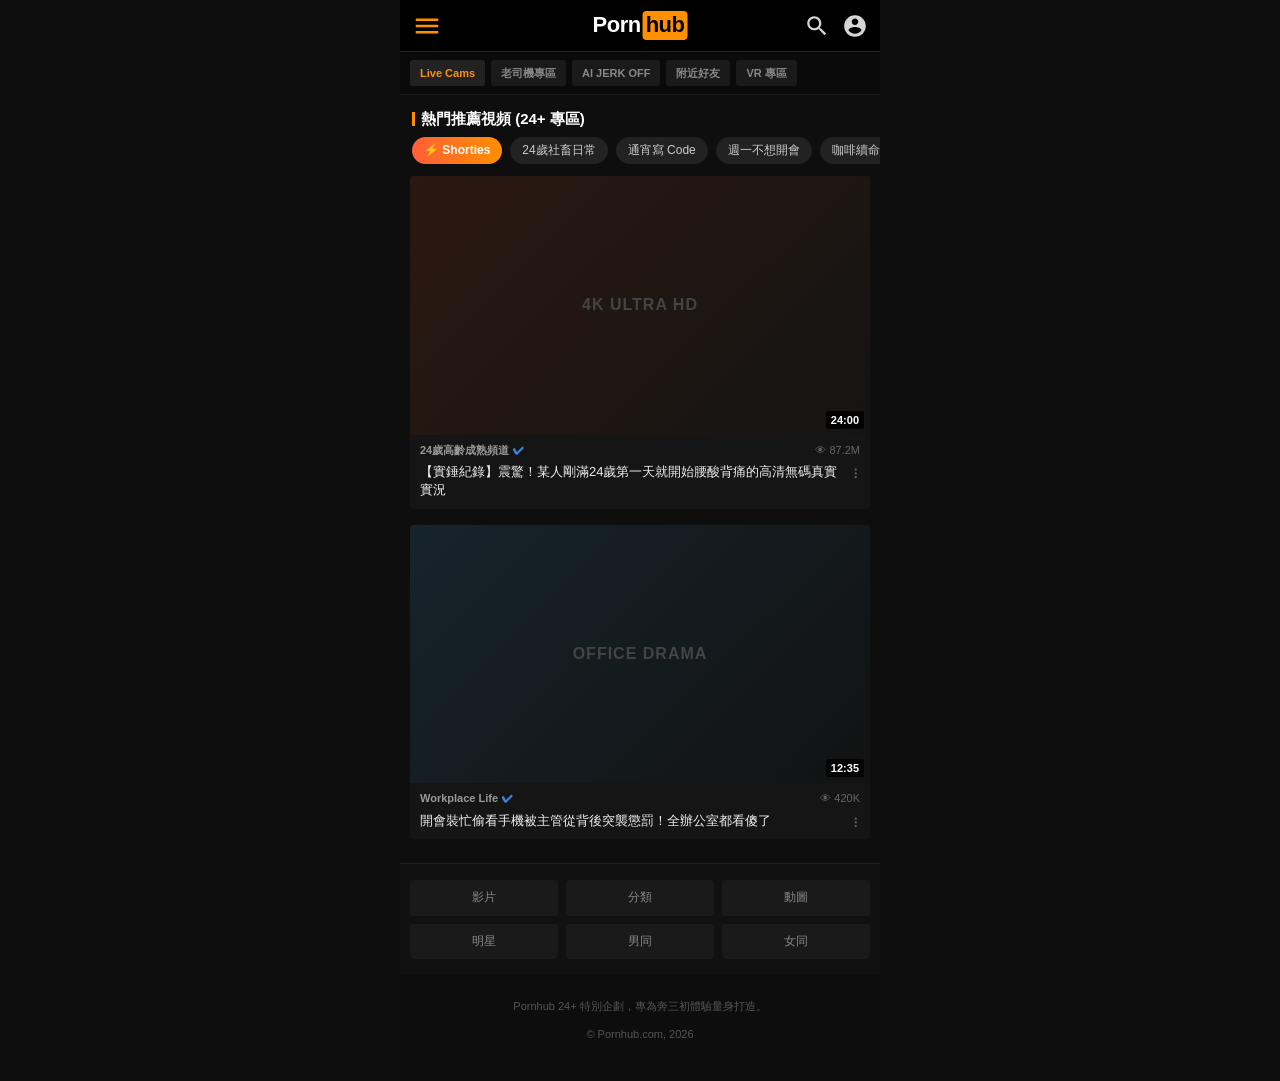
==== home-24plus.html @ 10936096 "." ====
<!DOCTYPE html>
<html lang="zh-TW">
<head>
  <meta charset="UTF-8">
  <meta name="viewport" content="width=device-width, initial-scale=1.0, maximum-scale=1.0, user-scalable=no, viewport-fit=cover">
  <title>Pornhub - 24+ Exclusive</title>
  <link rel="stylesheet" href="style.css">
</head>
<body>

  <!-- 頂部導覽列 -->
<!-- 頂部導覽列 -->
  <header id="mobileHeader" style="height: 52px; background: #000000; border-bottom: 1px solid #222; display: flex; align-items: center; justify-content: space-between; padding: 0 12px; position: sticky; top: 0; z-index: 100;">
    
    <!-- 左側：橘色三槓按鈕 -->
    <button style="background: transparent; border: none; color: #ff9000; display: flex; align-items: center; justify-content: center; cursor: pointer;" type="button">
      <svg viewBox="0 0 24 24" style="width: 30px; height: 30px; fill: currentColor;"><path d="M3 18h18v-2H3v2zm0-5h18v-2H3v2zm0-7v2h18V6H3z"/></svg>
    </button>

    <!-- 中間：置中 Logo -->
    <a href="javascript:void(0)" class="ph-logo" style="position: absolute; left: 50%; transform: translateX(-50%); display: flex; align-items: center; font-weight: 700; font-size: 22px; text-decoration: none;">
      <span style="color: #ffffff;">Porn</span><span style="background: #ff9000; color: #000000; padding: 0px 3px; border-radius: 4px; margin-left: 2px;">hub</span>
    </a>

    <!-- 右側：搜尋與頭像按鈕 -->
    <div style="display: flex; align-items: center; gap: 12px;">
      <button style="background: transparent; border: none; color: #d6d6d6; display: flex; align-items: center; justify-content: center; cursor: pointer;" type="button">
        <svg viewBox="0 0 24 24" style="width: 26px; height: 26px; fill: currentColor;"><path d="M15.5 14h-.79l-.28-.27C15.41 12.59 16 11.11 16 9.5 16 5.91 13.09 3 9.5 3S3 5.91 3 9.5 5.91 16 9.5 16c1.61 0 3.09-.59 4.23-1.57l.27.28v.79l5 4.99L20.49 19l-4.99-5zm-6 0C7.01 14 5 11.99 5 9.5S7.01 5 9.5 5 14 7.01 14 9.5 11.99 14 9.5 14z"/></svg>
      </button>
      <button style="background: transparent; border: none; color: #d6d6d6; display: flex; align-items: center; justify-content: center; cursor: pointer;" type="button">
        <svg viewBox="0 0 24 24" style="width: 26px; height: 26px; fill: currentColor;"><path d="M12 2C6.48 2 2 6.48 2 12s4.48 10 10 10 10-4.48 10-10S17.52 2 12 2zm0 3c1.66 0 3 1.34 3 3s-1.34 3-3 3-3-1.34-3-3 1.34-3 3-3zm0 14.2c-2.5 0-4.71-1.28-6-3.22.03-1.99 4-3.08 6-3.08 1.99 0 5.97 1.09 6 3.08-1.29 1.94-3.5 3.22-6 3.22z"/></svg>
      </button>
    </div>

  </header>

  <!-- 頂部次選單 -->
  <div class="bottomNav">
    <a href="javascript:void(0)" class="active">Live Cams</a>
    <a href="javascript:void(0)">老司機專區</a>
    <a href="javascript:void(0)">AI JERK OFF</a>
    <a href="javascript:void(0)">附近好友</a>
    <a href="javascript:void(0)">VR 專區</a>
  </div>

  <!-- 熱門標籤膠囊 -->
  <div class="sectionTitle">熱門推薦視頻 (24+ 專區)</div>
  <div class="trendingPills">
    <span class="pill shorties">⚡ Shorties</span>
    <span class="pill">24歲社畜日常</span>
    <span class="pill">通宵寫 Code</span>
    <span class="pill">週一不想開會</span>
    <span class="pill">咖啡續命</span>
  </div>

  <!-- 影片列表 -->
  <ul class="videoList">

    <!-- 影片 1（給 24 歲朋友的主打惡搞卡片） -->
    <li class="videoWrapper">
      <div class="singleVideo">
        <div class="fake-thumb" style="background: linear-gradient(135deg, #2b1810, #141414);">
          4K ULTRA HD
        </div>
        <span class="duration">24:00</span>
      </div>
      <div class="underThumb">
        <div class="metaRow">
          <div class="channelInfo">
            <!-- 頻道名稱可自訂 -->
            <span>24歲高齡成熟頻道</span>
            <span class="badge-verified">✔</span>
          </div>
          <div class="viewsInfo">👁 87.2M</div>
        </div>
        <div class="titleRow">
          <!-- 標題可自訂 -->
          <a href="javascript:void(0)" class="videoTitle">
            【實錘紀錄】震驚！某人剛滿24歲第一天就開始腰酸背痛的高清無碼真實實況
          </a>
          <span class="kebabMenu">⋮</span>
        </div>
      </div>
    </li>

    <!-- 影片 2 -->
    <li class="videoWrapper">
      <div class="singleVideo">
        <div class="fake-thumb" style="background: linear-gradient(135deg, #16242b, #121212);">
          OFFICE DRAMA
        </div>
        <span class="duration">12:35</span>
      </div>
      <div class="underThumb">
        <div class="metaRow">
          <div class="channelInfo">
            <span>Workplace Life</span>
            <span class="badge-verified">✔</span>
          </div>
          <div class="viewsInfo">👁 420K</div>
        </div>
        <div class="titleRow">
          <a href="javascript:void(0)" class="videoTitle">
            開會裝忙偷看手機被主管從背後突襲懲罰！全辦公室都看傻了
          </a>
          <span class="kebabMenu">⋮</span>
        </div>
      </div>
    </li>

  </ul>

  <!-- 底部選單 -->
  <ul class="footerThumbs">
    <li><a href="javascript:void(0)">影片</a></li>
    <li><a href="javascript:void(0)">分類</a></li>
    <li><a href="javascript:void(0)">動圖</a></li>
    <li><a href="javascript:void(0)">明星</a></li>
    <li><a href="javascript:void(0)">男同</a></li>
    <li><a href="javascript:void(0)">女同</a></li>
  </ul>

  <!-- 頁尾 -->
  <footer>
    <p class="footerMsg">Pornhub 24+ 特別企劃，專為奔三初體驗量身打造。</p>
    <p>© Pornhub.com, 2026</p>
  </footer>

</body>
</html>
---- style.css ----
/* ================= 全域基礎設定 ================= */
* {
  box-sizing: border-box;
  margin: 0;
  padding: 0;
  -webkit-tap-highlight-color: transparent;
  user-select: none;
}

body {
  background-color: #0e0e0e;
  color: #ccc;
  font-family: -apple-system, BlinkMacSystemFont, "Segoe UI", Roboto, Helvetica, Arial, sans-serif;
  font-size: 13px;
  line-height: 1.3;
  width: 100%;
  max-width: 480px; /* 手機比例置中，在電腦預覽也不會過寬 */
  margin: 0 auto;
  min-height: 100vh;
}

a {
  color: inherit;
  text-decoration: none;
  cursor: pointer;
}

/* ================= 經典 Logo ================= */
.ph-logo {
  display: inline-flex;
  align-items: center;
  font-weight: 700;
  font-size: 22px;
  letter-spacing: -0.5px;
}
.ph-logo .white { color: #ffffff; }
.ph-logo .orange {
  background: #ff9000;
  color: #000000;
  padding: 0px 3px;
  border-radius: 4px;
  margin-left: 2px;
}

/* ================= 年齡驗證頁 (index.html) ================= */
.gate-container {
  min-height: 100vh;
  display: flex;
  align-items: flex-start; /* 1. 改為靠最頂端（原本是 center） */
  justify-content: center;
  padding: 0 16px;         /* 2. 上下 padding 改為 0，直接貼頂 */
  background: radial-gradient(circle at center, #1c1c1c 0%, #0a0a0a 100%);
}

.gate-card {
  background: #000000;                      /* 1. 純黑，完全不帶灰 */
  border: 1px solid #222222;               /* 深色微邊框，讓邊緣更俐落 */
  border-radius: 0px;
  width: 100%;
  max-width: 300px;
  padding: 24px 20px;
  text-align: center;
  box-shadow: 0 0 35px rgba(255, 255, 255, 0.12),
              0 0 15px rgba(255, 255, 255, 0.06); /* 2. 後方散出的薄白漸層光 */
}

.gate-card .heading1 {
  color: #fff;
  font-size: 24px;
  font-weight: 700;
  margin: 12px 0 10px;
}

.gate-card .noticeLink {
  display: inline-block;
  background: transparent;   /* 無背景 */
  border: 0.4px solid #ffffff; /* 細白邊 */
  border-radius: 50px;       /* 橢圓形 */
  color: #d6d6d6;            /* 文字改白色搭配白邊 */
  font-size: 14px;
  padding: 8px 10px;         /* 維持原本尺寸 */
  margin-bottom: 14px;
}

.gate-card .bodyText {
  font-size: 14px;
  color: #d6d6d6;
  line-height: 1.45;
  margin-bottom: 20px;
  text-align: justify;
}

.gate-buttons {
  display: flex;
  flex-direction: column;
  gap: 12px;
}

/* 滿 24 歲按鈕 */
.btn-over24 {
  display: block;
  background: transparent;        /* 無背景 */
  border: 0.4px solid #ffffff;      /* 白色細邊 */
  border-radius: 50px;            /* 橢圓形 */
  color: #d6d6d6;                 /* 白色文字 */
  font-size: 14px;
  padding: 15px;
  text-align: center;
  font-weight: 700;
}

/* 未滿 24 歲按鈕 */
.btn-under24 {
  display: block;
  background: transparent;        /* 無背景 */
  border: 0.4px solid #ffffff;      /* 白色細邊 */
  border-radius: 50px;            /* 橢圓形 */
  color: #d6d6d6;                 /* 白色文字 */
  font-size: 14px;
  padding: 15px;
  text-align: center;
  font-weight: 700;
}

.gate-footer {
  margin-top: 16px;
  font-size: 10px;
  color: #555;
}

/* ================= 首頁 頂部導覽列 ================= */
#mobileHeader {
  height: 48px;
  background: #000000;
  border-bottom: 1px solid #222;
  display: flex;
  align-items: center;
  justify-content: space-between;
  padding: 0 12px;
  position: sticky;
  top: 0;
  z-index: 100;
}

.header-left, .header-right {
  display: flex;
  align-items: center;
  gap: 10px;
}

.header-btn {
  background: transparent;
  border: none;
  color: #fff;
  display: flex;
  align-items: center;
  justify-content: center;
}
.header-btn svg { width: 22px; height: 22px; fill: currentColor; }

.orientation-tag {
  background: #222;
  color: #bbb;
  font-size: 11px;
  border-radius: 12px;
  padding: 4px 8px;
  border: 1px solid #333;
}

/* ================= 頂部分類與膠囊滑動列 ================= */
.bottomNav {
  background: #0a0a0a;
  display: flex;
  overflow-x: auto;
  white-space: nowrap;
  padding: 8px 10px;
  gap: 6px;
  scrollbar-width: none;
  border-bottom: 1px solid #1a1a1a;
}
.bottomNav::-webkit-scrollbar { display: none; }
.bottomNav a {
  background: #1a1a1a;
  color: #888;
  font-size: 11px;
  font-weight: 700;
  padding: 6px 10px;
  border-radius: 3px;
}
.bottomNav a.active { color: #ff9000; background: #222; }

.sectionTitle {
  padding: 14px 12px 8px;
  font-size: 15px;
  font-weight: 800;
  color: #fff;
  display: flex;
  align-items: center;
  gap: 6px;
}
.sectionTitle::before {
  content: '';
  display: inline-block;
  width: 3px;
  height: 14px;
  background: #ff9000;
}

.trendingPills {
  display: flex;
  overflow-x: auto;
  padding: 0 12px 12px;
  gap: 8px;
  scrollbar-width: none;
}
.trendingPills::-webkit-scrollbar { display: none; }
.pill {
  background: #222;
  color: #ccc;
  font-size: 12px;
  padding: 6px 12px;
  border-radius: 16px;
  white-space: nowrap;
  flex-shrink: 0;
}
.pill.shorties {
  background: linear-gradient(90deg, #ff5e36, #ff9000);
  color: #fff;
  font-weight: 700;
}

/* ================= 影片卡片列表 (最新版排版) ================= */
.videoList {
  list-style: none;
  display: flex;
  flex-direction: column;
  gap: 16px;
  padding: 0 10px 24px;
}

.videoWrapper {
  background: #151515;
  border-radius: 4px;
  overflow: hidden;
}

.singleVideo {
  position: relative;
  width: 100%;
  aspect-ratio: 16 / 9;
  background: #1e1e1e;
  overflow: hidden;
}

/* 純 CSS 假縮圖 */
.fake-thumb {
  width: 100%;
  height: 100%;
  display: flex;
  align-items: center;
  justify-content: center;
  background: linear-gradient(135deg, #222 0%, #171717 100%);
  color: #444;
  font-weight: 900;
  font-size: 16px;
  letter-spacing: 1px;
}

.duration {
  position: absolute;
  right: 6px;
  bottom: 6px;
  background: rgba(0, 0, 0, 0.85);
  color: #fff;
  font-size: 11px;
  font-weight: 700;
  padding: 2px 5px;
  border-radius: 2px;
}

.underThumb {
  padding: 8px 10px 10px;
}

/* 縮圖下第一行：頻道與觀看數 */
.metaRow {
  display: flex;
  align-items: center;
  justify-content: space-between;
  margin-bottom: 6px;
  font-size: 11px;
}
.channelInfo {
  display: flex;
  align-items: center;
  gap: 4px;
  color: #999;
  font-weight: 600;
}
.badge-verified {
  color: #3a87e8;
  font-size: 11px;
}
.viewsInfo {
  color: #666;
  font-size: 11px;
}

/* 縮圖下第二行：標題與三點選單 */
.titleRow {
  display: flex;
  align-items: flex-start;
  justify-content: space-between;
  gap: 8px;
}
.videoTitle {
  color: #eee;
  font-size: 13px;
  font-weight: 500;
  line-height: 1.35;
  display: -webkit-box;
  -webkit-line-clamp: 2;
  -webkit-box-orient: vertical;
  overflow: hidden;
  flex: 1;
}
.kebabMenu {
  color: #666;
  font-size: 15px;
  line-height: 1;
  padding-top: 2px;
}

/* ================= 頁尾 Footer ================= */
.footerThumbs {
  display: grid;
  grid-template-columns: repeat(3, 1fr);
  gap: 8px;
  padding: 16px 10px;
  border-top: 1px solid #222;
  background: #111;
  list-style: none;
}
.footerThumbs li a {
  background: #1a1a1a;
  display: flex;
  align-items: center;
  justify-content: center;
  padding: 10px 4px;
  border-radius: 4px;
  font-size: 12px;
  color: #888;
}

footer {
  text-align: center;
  padding: 24px 16px 40px;
  color: #555;
  font-size: 11px;
  background: #0d0d0d;
}
.footerMsg {
  margin-bottom: 12px;
  line-height: 1.4;
}
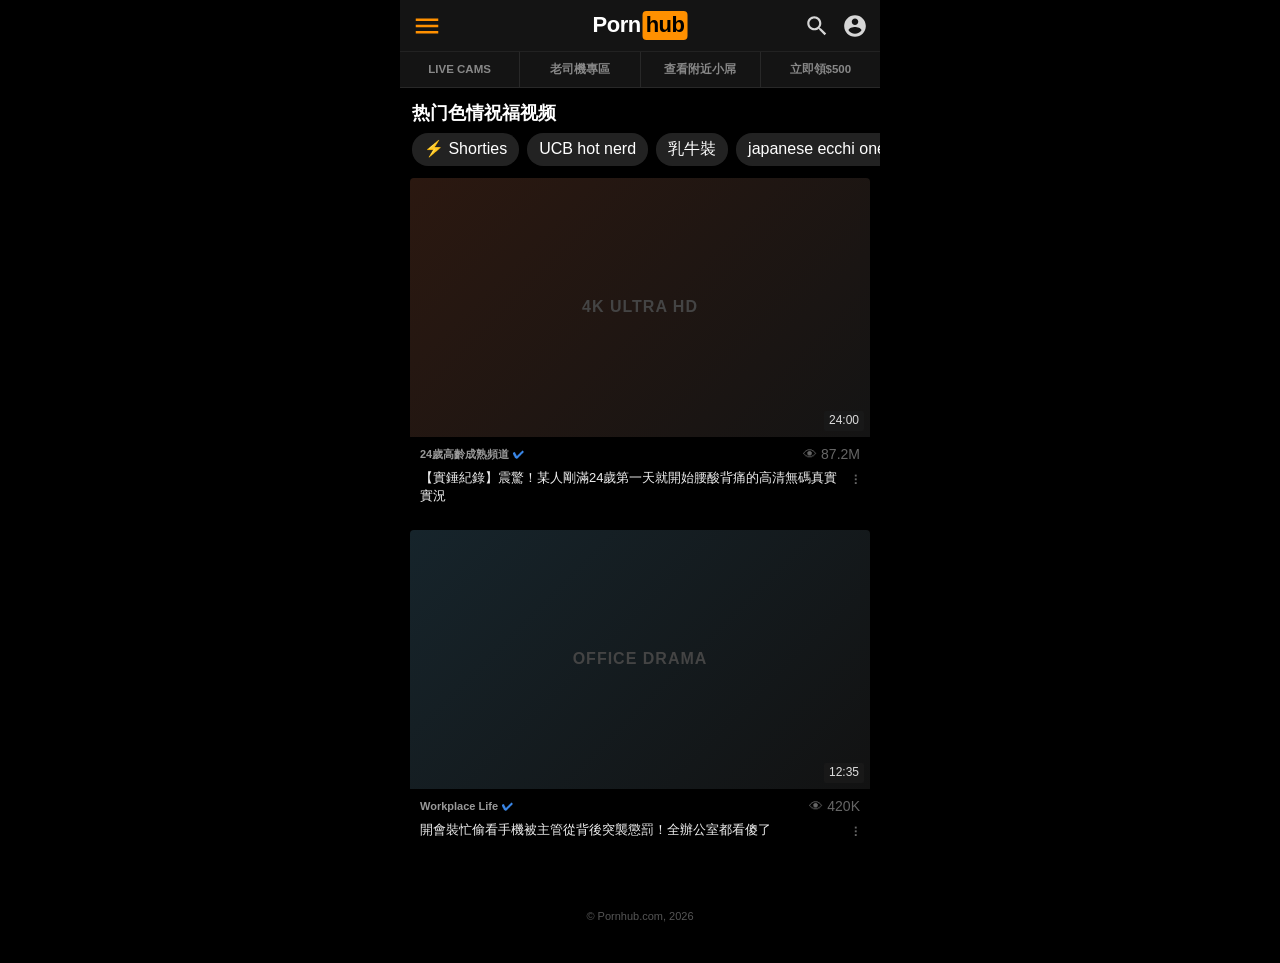
==== commit bd32486c: "." ====
--- a/home-24plus.html
+++ b/home-24plus.html
@@ -3,14 +3,14 @@
 <head>
   <meta charset="UTF-8">
   <meta name="viewport" content="width=device-width, initial-scale=1.0, maximum-scale=1.0, user-scalable=no, viewport-fit=cover">
-  <title>Pornhub - 24+ Exclusive</title>
+  <title>Pornhub - for bobo</title>
   <link rel="stylesheet" href="style.css">
 </head>
 <body>
 
   <!-- 頂部導覽列 -->
 <!-- 頂部導覽列 -->
-  <header id="mobileHeader" style="height: 52px; background: #000000; border-bottom: 1px solid #222; display: flex; align-items: center; justify-content: space-between; padding: 0 12px; position: sticky; top: 0; z-index: 100;">
+  <header id="mobileHeader" style="height: 52px; background: #141414; border-bottom: 1px solid #222; display: flex; align-items: center; justify-content: space-between; padding: 0 12px; position: sticky; top: 0; z-index: 100;">
     
     <!-- 左側：橘色三槓按鈕 -->
     <button style="background: transparent; border: none; color: #ff9000; display: flex; align-items: center; justify-content: center; cursor: pointer;" type="button">
@@ -34,29 +34,27 @@
 
   </header>
 
-  <!-- 頂部次選單 -->
+  <!-- 頂部次選單 (改為 4 等分) -->
   <div class="bottomNav">
-    <a href="javascript:void(0)" class="active">Live Cams</a>
+    <a href="javascript:void(0)">LIVE CAMS</a>
     <a href="javascript:void(0)">老司機專區</a>
-    <a href="javascript:void(0)">AI JERK OFF</a>
-    <a href="javascript:void(0)">附近好友</a>
-    <a href="javascript:void(0)">VR 專區</a>
+    <a href="javascript:void(0)">查看附近小屌</a>
+    <a href="javascript:void(0)">立即領$500</a>
   </div>
 
   <!-- 熱門標籤膠囊 -->
-  <div class="sectionTitle">熱門推薦視頻 (24+ 專區)</div>
+  <div class="sectionTitle">热门色情祝福视频</div>
   <div class="trendingPills">
-    <span class="pill shorties">⚡ Shorties</span>
-    <span class="pill">24歲社畜日常</span>
-    <span class="pill">通宵寫 Code</span>
-    <span class="pill">週一不想開會</span>
-    <span class="pill">咖啡續命</span>
+    <span class="pill">⚡ Shorties</span>
+    <span class="pill">UCB hot nerd</span>
+    <span class="pill">乳牛裝</span>
+    <span class="pill">japanese ecchi oneesan</span>
   </div>
 
   <!-- 影片列表 -->
   <ul class="videoList">
 
-    <!-- 影片 1（給 24 歲朋友的主打惡搞卡片） -->
+    <!-- 影片 1 -->
     <li class="videoWrapper">
       <div class="singleVideo">
         <div class="fake-thumb" style="background: linear-gradient(135deg, #2b1810, #141414);">
@@ -110,19 +108,9 @@
 
   </ul>
 
-  <!-- 底部選單 -->
-  <ul class="footerThumbs">
-    <li><a href="javascript:void(0)">影片</a></li>
-    <li><a href="javascript:void(0)">分類</a></li>
-    <li><a href="javascript:void(0)">動圖</a></li>
-    <li><a href="javascript:void(0)">明星</a></li>
-    <li><a href="javascript:void(0)">男同</a></li>
-    <li><a href="javascript:void(0)">女同</a></li>
-  </ul>
-
   <!-- 頁尾 -->
   <footer>
-    <p class="footerMsg">Pornhub 24+ 特別企劃，專為奔三初體驗量身打造。</p>
+    <p class="footerMsg"></p>
     <p>© Pornhub.com, 2026</p>
   </footer>
 
--- a/style.css
+++ b/style.css
@@ -8,7 +8,7 @@
 }
 
 body {
-  background-color: #0e0e0e;
+  background-color: #000000;
   color: #ccc;
   font-family: -apple-system, BlinkMacSystemFont, "Segoe UI", Roboto, Helvetica, Arial, sans-serif;
   font-size: 13px;
@@ -168,43 +168,43 @@
 }
 
 /* ================= 頂部分類與膠囊滑動列 ================= */
+/* ================= 四等分頂部次選單 ================= */
 .bottomNav {
-  background: #0a0a0a;
-  display: flex;
-  overflow-x: auto;
+  background: #141414;
+  display: flex;
+  width: 100%;
+  border-bottom: 1px solid #282828;
+}
+
+.bottomNav a {
+  flex: 1;                     /* 平均四等分 */
+  background: transparent;     /* 移除按鈕背景 */
+  color: #888;                 /* 未選中時的灰色文字 */
+  font-size: 11.5px;
+  font-weight: 600;
+  padding: 10px 4px;
+  text-align: center;          /* 文字置中 */
+  border-right: 1px solid #282828; /* 彼此之間的細灰線 */
   white-space: nowrap;
-  padding: 8px 10px;
-  gap: 6px;
-  scrollbar-width: none;
-  border-bottom: 1px solid #1a1a1a;
-}
-.bottomNav::-webkit-scrollbar { display: none; }
-.bottomNav a {
-  background: #1a1a1a;
-  color: #888;
-  font-size: 11px;
-  font-weight: 700;
-  padding: 6px 10px;
-  border-radius: 3px;
-}
-.bottomNav a.active { color: #ff9000; background: #222; }
+  overflow: hidden;
+  text-overflow: ellipsis;
+}
+
+/* 最後一個項目去掉右邊框 */
+.bottomNav a:last-child {
+  border-right: none;
+}
 
 .sectionTitle {
   padding: 14px 12px 8px;
-  font-size: 15px;
+  font-size: 18px;
   font-weight: 800;
   color: #fff;
   display: flex;
   align-items: center;
   gap: 6px;
 }
-.sectionTitle::before {
-  content: '';
-  display: inline-block;
-  width: 3px;
-  height: 14px;
-  background: #ff9000;
-}
+
 
 .trendingPills {
   display: flex;
@@ -216,18 +216,13 @@
 .trendingPills::-webkit-scrollbar { display: none; }
 .pill {
   background: #222;
-  color: #ccc;
-  font-size: 12px;
+  color: #ffffff;
+  font-size: 16px;
   padding: 6px 12px;
   border-radius: 16px;
   white-space: nowrap;
   flex-shrink: 0;
 }
-.pill.shorties {
-  background: linear-gradient(90deg, #ff5e36, #ff9000);
-  color: #fff;
-  font-weight: 700;
-}
 
 /* ================= 影片卡片列表 (最新版排版) ================= */
 .videoList {
@@ -239,7 +234,7 @@
 }
 
 .videoWrapper {
-  background: #151515;
+  background: #000000;
   border-radius: 4px;
   overflow: hidden;
 }
@@ -248,7 +243,7 @@
   position: relative;
   width: 100%;
   aspect-ratio: 16 / 9;
-  background: #1e1e1e;
+  background: #000000;
   overflow: hidden;
 }
 
@@ -270,10 +265,10 @@
   position: absolute;
   right: 6px;
   bottom: 6px;
-  background: rgba(0, 0, 0, 0.85);
-  color: #fff;
-  font-size: 11px;
-  font-weight: 700;
+  background: rgba(25, 25, 25, 0.85);
+  color: #dddddd;
+  font-size: 12px;
+  font-weight: 500;
   padding: 2px 5px;
   border-radius: 2px;
 }
@@ -303,7 +298,7 @@
 }
 .viewsInfo {
   color: #666;
-  font-size: 11px;
+  font-size: 14px;
 }
 
 /* 縮圖下第二行：標題與三點選單 */
@@ -332,32 +327,14 @@
 }
 
 /* ================= 頁尾 Footer ================= */
-.footerThumbs {
-  display: grid;
-  grid-template-columns: repeat(3, 1fr);
-  gap: 8px;
-  padding: 16px 10px;
-  border-top: 1px solid #222;
-  background: #111;
-  list-style: none;
-}
-.footerThumbs li a {
-  background: #1a1a1a;
-  display: flex;
-  align-items: center;
-  justify-content: center;
-  padding: 10px 4px;
-  border-radius: 4px;
-  font-size: 12px;
-  color: #888;
-}
+
 
 footer {
   text-align: center;
   padding: 24px 16px 40px;
   color: #555;
   font-size: 11px;
-  background: #0d0d0d;
+  background: #000000;
 }
 .footerMsg {
   margin-bottom: 12px;
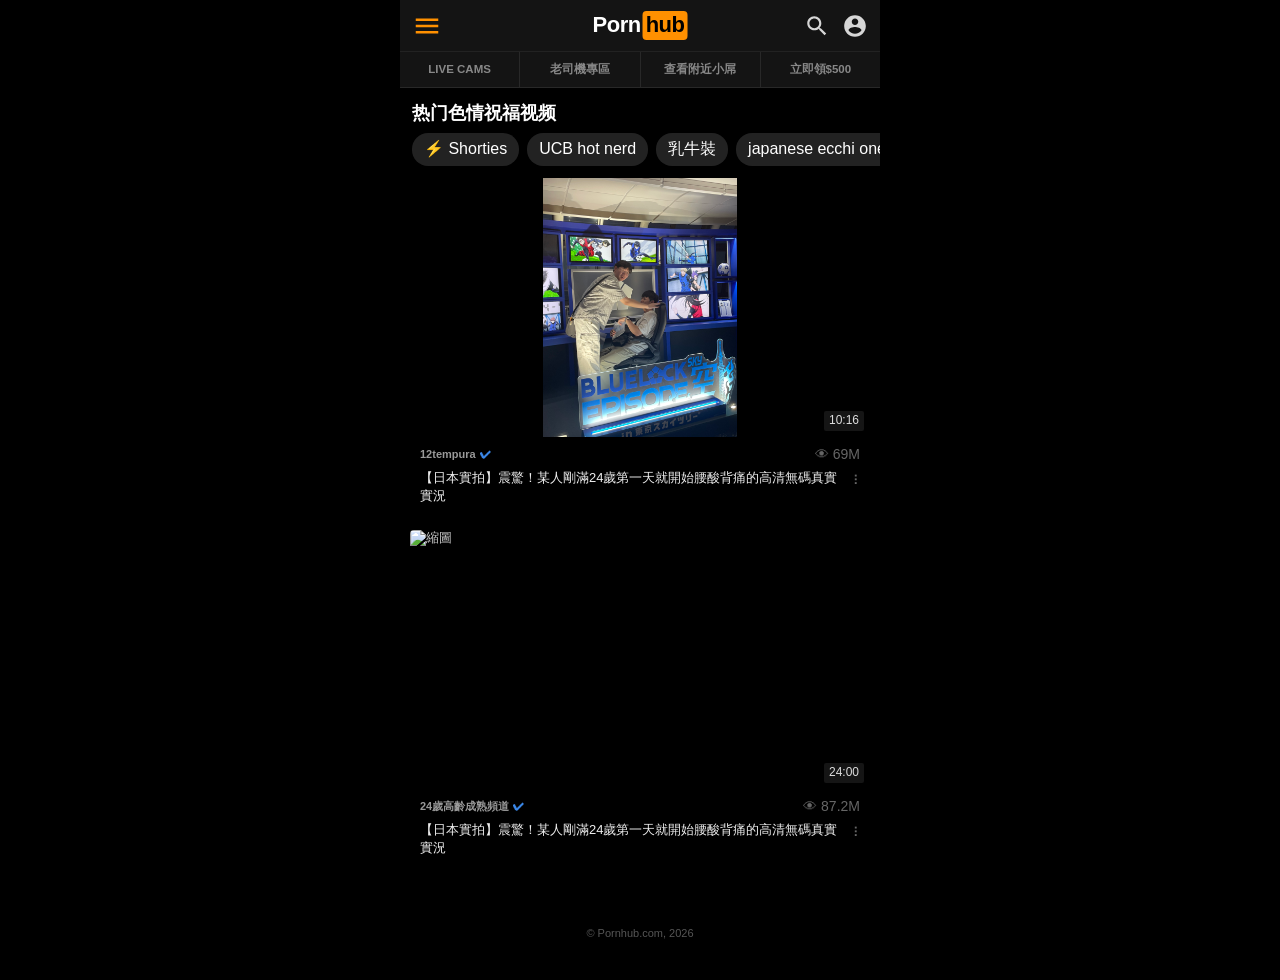
==== commit 2a8a472c: "." ====
--- a/home-24plus.html
+++ b/home-24plus.html
@@ -57,24 +57,23 @@
     <!-- 影片 1 -->
     <li class="videoWrapper">
       <div class="singleVideo">
-        <div class="fake-thumb" style="background: linear-gradient(135deg, #2b1810, #141414);">
-          4K ULTRA HD
-        </div>
-        <span class="duration">24:00</span>
+        <!-- 圖片放這裡：src填入你的照片檔名，class帶入 custom-thumb -->
+        <img src="IMG_2645.jpeg" alt="縮圖" class="custom-thumb">
+        
+        <!-- 右下角原本的時間標籤維持不變 -->
+        <span class="duration">10:16</span>
       </div>
       <div class="underThumb">
         <div class="metaRow">
           <div class="channelInfo">
-            <!-- 頻道名稱可自訂 -->
-            <span>24歲高齡成熟頻道</span>
+            <span>12tempura</span>
             <span class="badge-verified">✔</span>
           </div>
-          <div class="viewsInfo">👁 87.2M</div>
+          <div class="viewsInfo">👁 69M</div>
         </div>
         <div class="titleRow">
-          <!-- 標題可自訂 -->
           <a href="javascript:void(0)" class="videoTitle">
-            【實錘紀錄】震驚！某人剛滿24歲第一天就開始腰酸背痛的高清無碼真實實況
+            【日本實拍】震驚！某人剛滿24歲第一天就開始腰酸背痛的高清無碼真實實況
           </a>
           <span class="kebabMenu">⋮</span>
         </div>
@@ -84,22 +83,23 @@
     <!-- 影片 2 -->
     <li class="videoWrapper">
       <div class="singleVideo">
-        <div class="fake-thumb" style="background: linear-gradient(135deg, #16242b, #121212);">
-          OFFICE DRAMA
-        </div>
-        <span class="duration">12:35</span>
+        <!-- 圖片放這裡：src填入你的照片檔名，class帶入 custom-thumb -->
+        <img src="" alt="縮圖" class="custom-thumb">
+        
+        <!-- 右下角原本的時間標籤維持不變 -->
+        <span class="duration">24:00</span>
       </div>
       <div class="underThumb">
         <div class="metaRow">
           <div class="channelInfo">
-            <span>Workplace Life</span>
+            <span>24歲高齡成熟頻道</span>
             <span class="badge-verified">✔</span>
           </div>
-          <div class="viewsInfo">👁 420K</div>
+          <div class="viewsInfo">👁 87.2M</div>
         </div>
         <div class="titleRow">
           <a href="javascript:void(0)" class="videoTitle">
-            開會裝忙偷看手機被主管從背後突襲懲罰！全辦公室都看傻了
+            【日本實拍】震驚！某人剛滿24歲第一天就開始腰酸背痛的高清無碼真實實況
           </a>
           <span class="kebabMenu">⋮</span>
         </div>
--- a/style.css
+++ b/style.css
@@ -247,18 +247,13 @@
   overflow: hidden;
 }
 
-/* 純 CSS 假縮圖 */
-.fake-thumb {
+/* 自訂照片縮圖樣式 */
+.custom-thumb {
   width: 100%;
   height: 100%;
-  display: flex;
-  align-items: center;
-  justify-content: center;
-  background: linear-gradient(135deg, #222 0%, #171717 100%);
-  color: #444;
-  font-weight: 900;
-  font-size: 16px;
-  letter-spacing: 1px;
+  object-fit: contain;       /* 3. 完整顯示整張照片，絕不裁切、不變形 */
+  object-position: center;   /* 4. 讓照片置中對齊 */
+  display: block;
 }
 
 .duration {
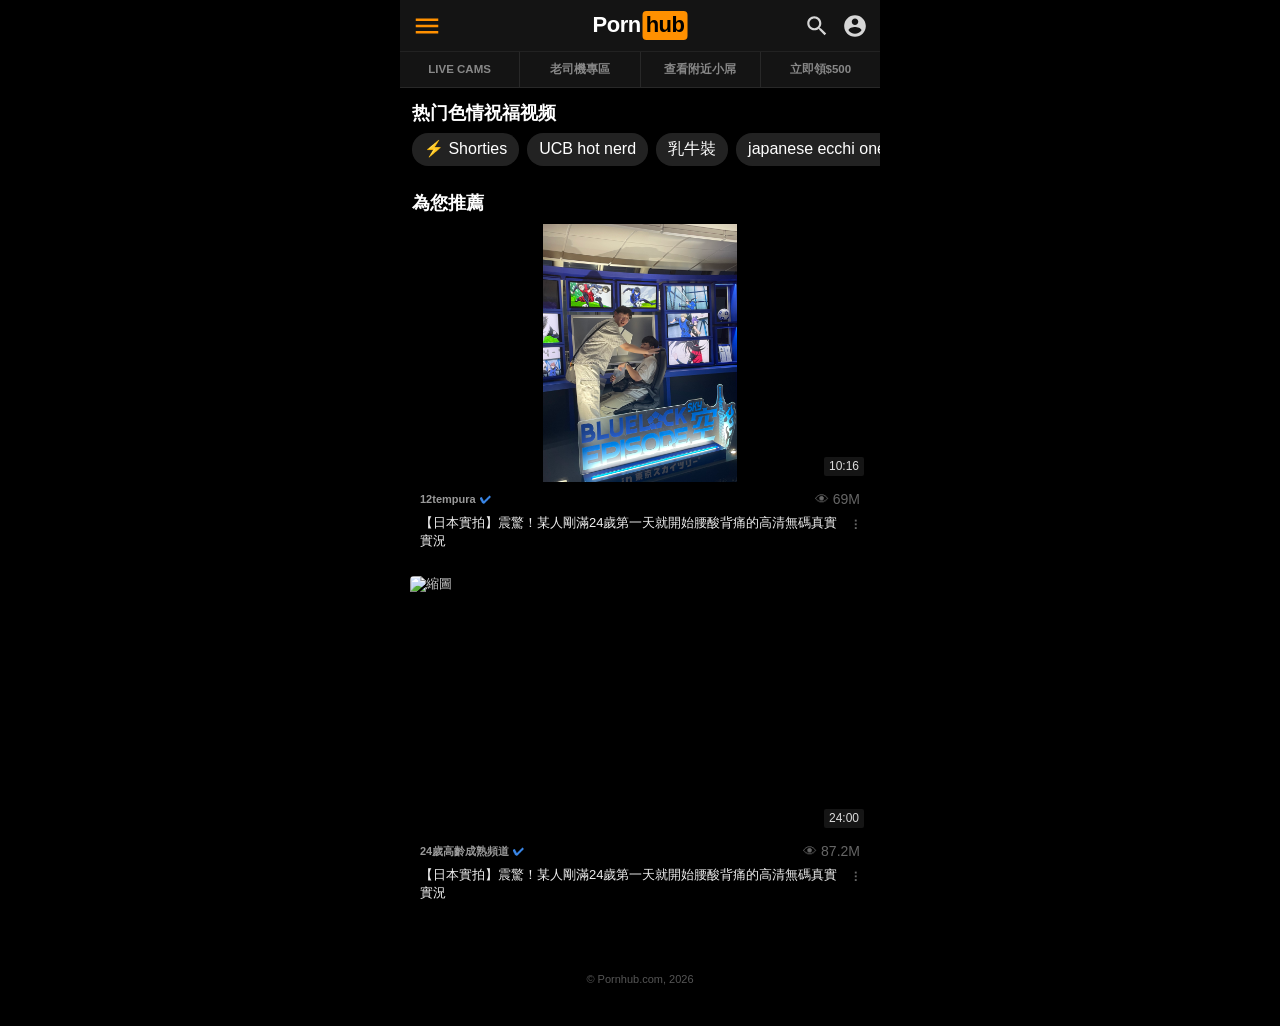
==== commit e524203f: "." ====
--- a/home-24plus.html
+++ b/home-24plus.html
@@ -50,6 +50,7 @@
     <span class="pill">乳牛裝</span>
     <span class="pill">japanese ecchi oneesan</span>
   </div>
+  <div class="sectionTitle">為您推薦</div>
 
   <!-- 影片列表 -->
   <ul class="videoList">
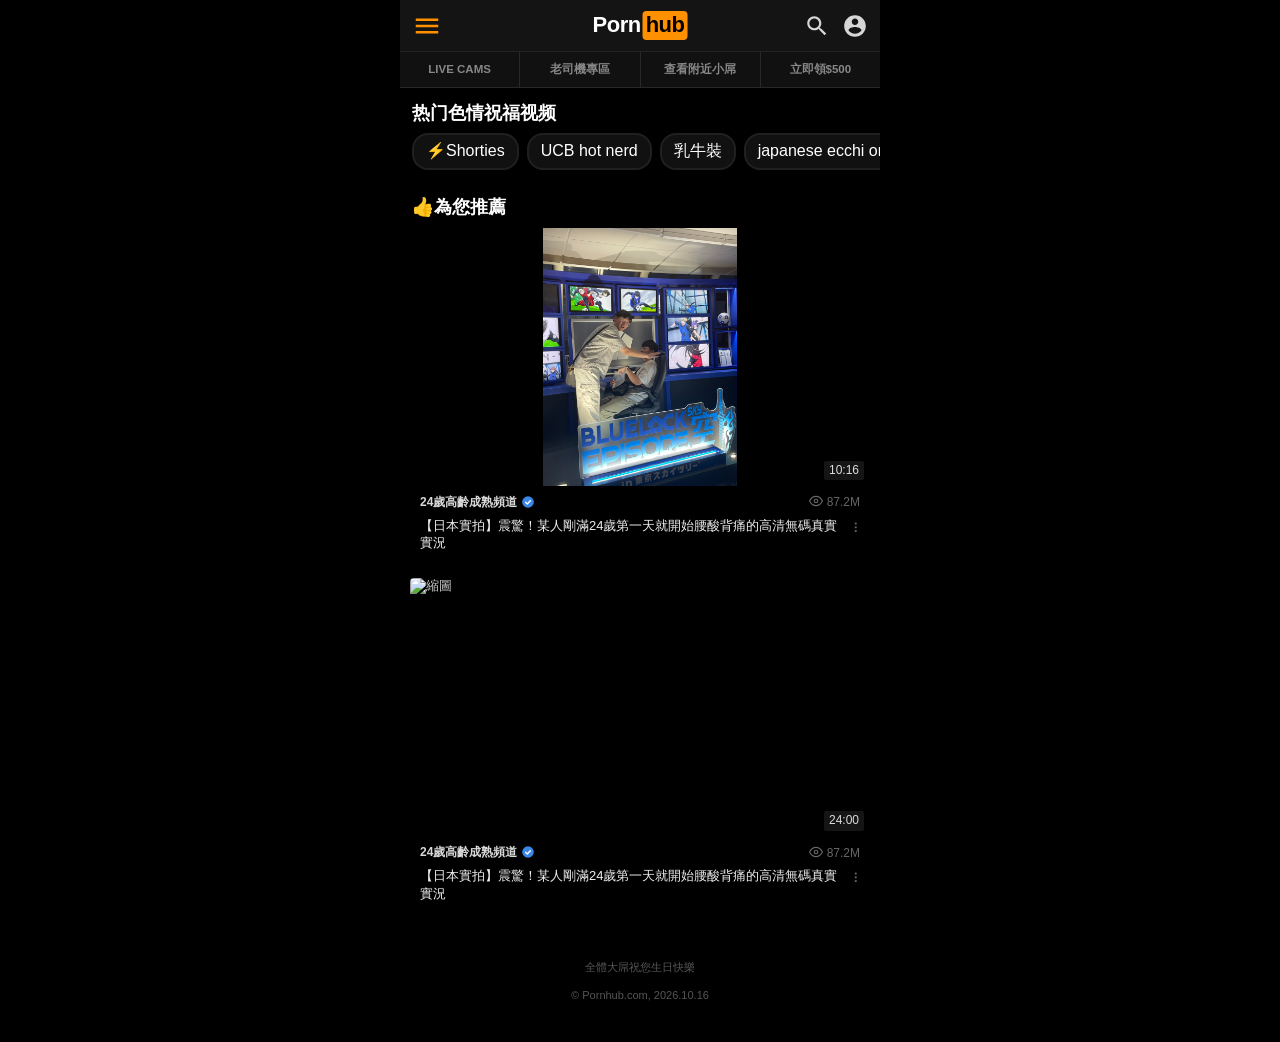
==== commit 9eb68038: "." ====
--- a/home-24plus.html
+++ b/home-24plus.html
@@ -45,12 +45,12 @@
   <!-- 熱門標籤膠囊 -->
   <div class="sectionTitle">热门色情祝福视频</div>
   <div class="trendingPills">
-    <span class="pill">⚡ Shorties</span>
+    <span class="pill">⚡Shorties</span>
     <span class="pill">UCB hot nerd</span>
     <span class="pill">乳牛裝</span>
     <span class="pill">japanese ecchi oneesan</span>
   </div>
-  <div class="sectionTitle">為您推薦</div>
+  <div class="sectionTitle">👍為您推薦</div>
 
   <!-- 影片列表 -->
   <ul class="videoList">
@@ -67,10 +67,19 @@
       <div class="underThumb">
         <div class="metaRow">
           <div class="channelInfo">
-            <span>12tempura</span>
-            <span class="badge-verified">✔</span>
+            <span>24歲高齡成熟頻道</span>
+            <span class="badge-verified">
+                <svg xmlns="http://www.w3.org/2000/svg" viewBox="0 0 24 24" width="14" height="14" style="vertical-align: -2px; display: inline-block;">
+                <circle cx="12" cy="12" r="10" fill="#3a87e8"></circle>
+                <path d="M8 12.5l2.8 2.8 5.2-5.6" fill="none" stroke="#ffffff" stroke-width="2.4" stroke-linecap="round" stroke-linejoin="round"></path>
+                </svg></span>
           </div>
-          <div class="viewsInfo">👁 69M</div>
+          <div class="viewsInfo">
+            <svg xmlns="http://www.w3.org/2000/svg" viewBox="0 0 24 24" width="14" height="14" fill="none" stroke="currentColor" stroke-width="2" stroke-linecap="round" stroke-linejoin="round" style="vertical-align: -2px; display: inline-block;">
+                <path d="M1 12s4-8 11-8 11 8 11 8-4 8-11 8-11-8-11-8z"></path>
+                <circle cx="12" cy="12" r="3"></circle>
+            </svg>
+            87.2M</div>
         </div>
         <div class="titleRow">
           <a href="javascript:void(0)" class="videoTitle">
@@ -94,9 +103,18 @@
         <div class="metaRow">
           <div class="channelInfo">
             <span>24歲高齡成熟頻道</span>
-            <span class="badge-verified">✔</span>
+            <span class="badge-verified">
+                <svg xmlns="http://www.w3.org/2000/svg" viewBox="0 0 24 24" width="14" height="14" style="vertical-align: -2px; display: inline-block;">
+                <circle cx="12" cy="12" r="10" fill="#3a87e8"></circle>
+                <path d="M8 12.5l2.8 2.8 5.2-5.6" fill="none" stroke="#ffffff" stroke-width="2.4" stroke-linecap="round" stroke-linejoin="round"></path>
+                </svg></span>
           </div>
-          <div class="viewsInfo">👁 87.2M</div>
+          <div class="viewsInfo">
+            <svg xmlns="http://www.w3.org/2000/svg" viewBox="0 0 24 24" width="14" height="14" fill="none" stroke="currentColor" stroke-width="2" stroke-linecap="round" stroke-linejoin="round" style="vertical-align: -2px; display: inline-block;">
+                <path d="M1 12s4-8 11-8 11 8 11 8-4 8-11 8-11-8-11-8z"></path>
+                <circle cx="12" cy="12" r="3"></circle>
+            </svg>
+            87.2M</div>
         </div>
         <div class="titleRow">
           <a href="javascript:void(0)" class="videoTitle">
@@ -111,8 +129,8 @@
 
   <!-- 頁尾 -->
   <footer>
-    <p class="footerMsg"></p>
-    <p>© Pornhub.com, 2026</p>
+    <p class="footerMsg">全體大屌祝您生日快樂</p>
+    <p>© Pornhub.com, 2026.10.16</p>
   </footer>
 
 </body>
--- a/style.css
+++ b/style.css
@@ -170,7 +170,7 @@
 /* ================= 頂部分類與膠囊滑動列 ================= */
 /* ================= 四等分頂部次選單 ================= */
 .bottomNav {
-  background: #141414;
+  background: #111111;
   display: flex;
   width: 100%;
   border-bottom: 1px solid #282828;
@@ -215,13 +215,14 @@
 }
 .trendingPills::-webkit-scrollbar { display: none; }
 .pill {
-  background: #222;
+  background: #111111;
   color: #ffffff;
   font-size: 16px;
   padding: 6px 12px;
   border-radius: 16px;
   white-space: nowrap;
   flex-shrink: 0;
+  border: 2px solid #202020;
 }
 
 /* ================= 影片卡片列表 (最新版排版) ================= */
@@ -284,8 +285,9 @@
   display: flex;
   align-items: center;
   gap: 4px;
-  color: #999;
+  color: #d9d9d9;
   font-weight: 600;
+  font-size: 12px;
 }
 .badge-verified {
   color: #3a87e8;
@@ -293,7 +295,7 @@
 }
 .viewsInfo {
   color: #666;
-  font-size: 14px;
+  font-size: 12px;
 }
 
 /* 縮圖下第二行：標題與三點選單 */
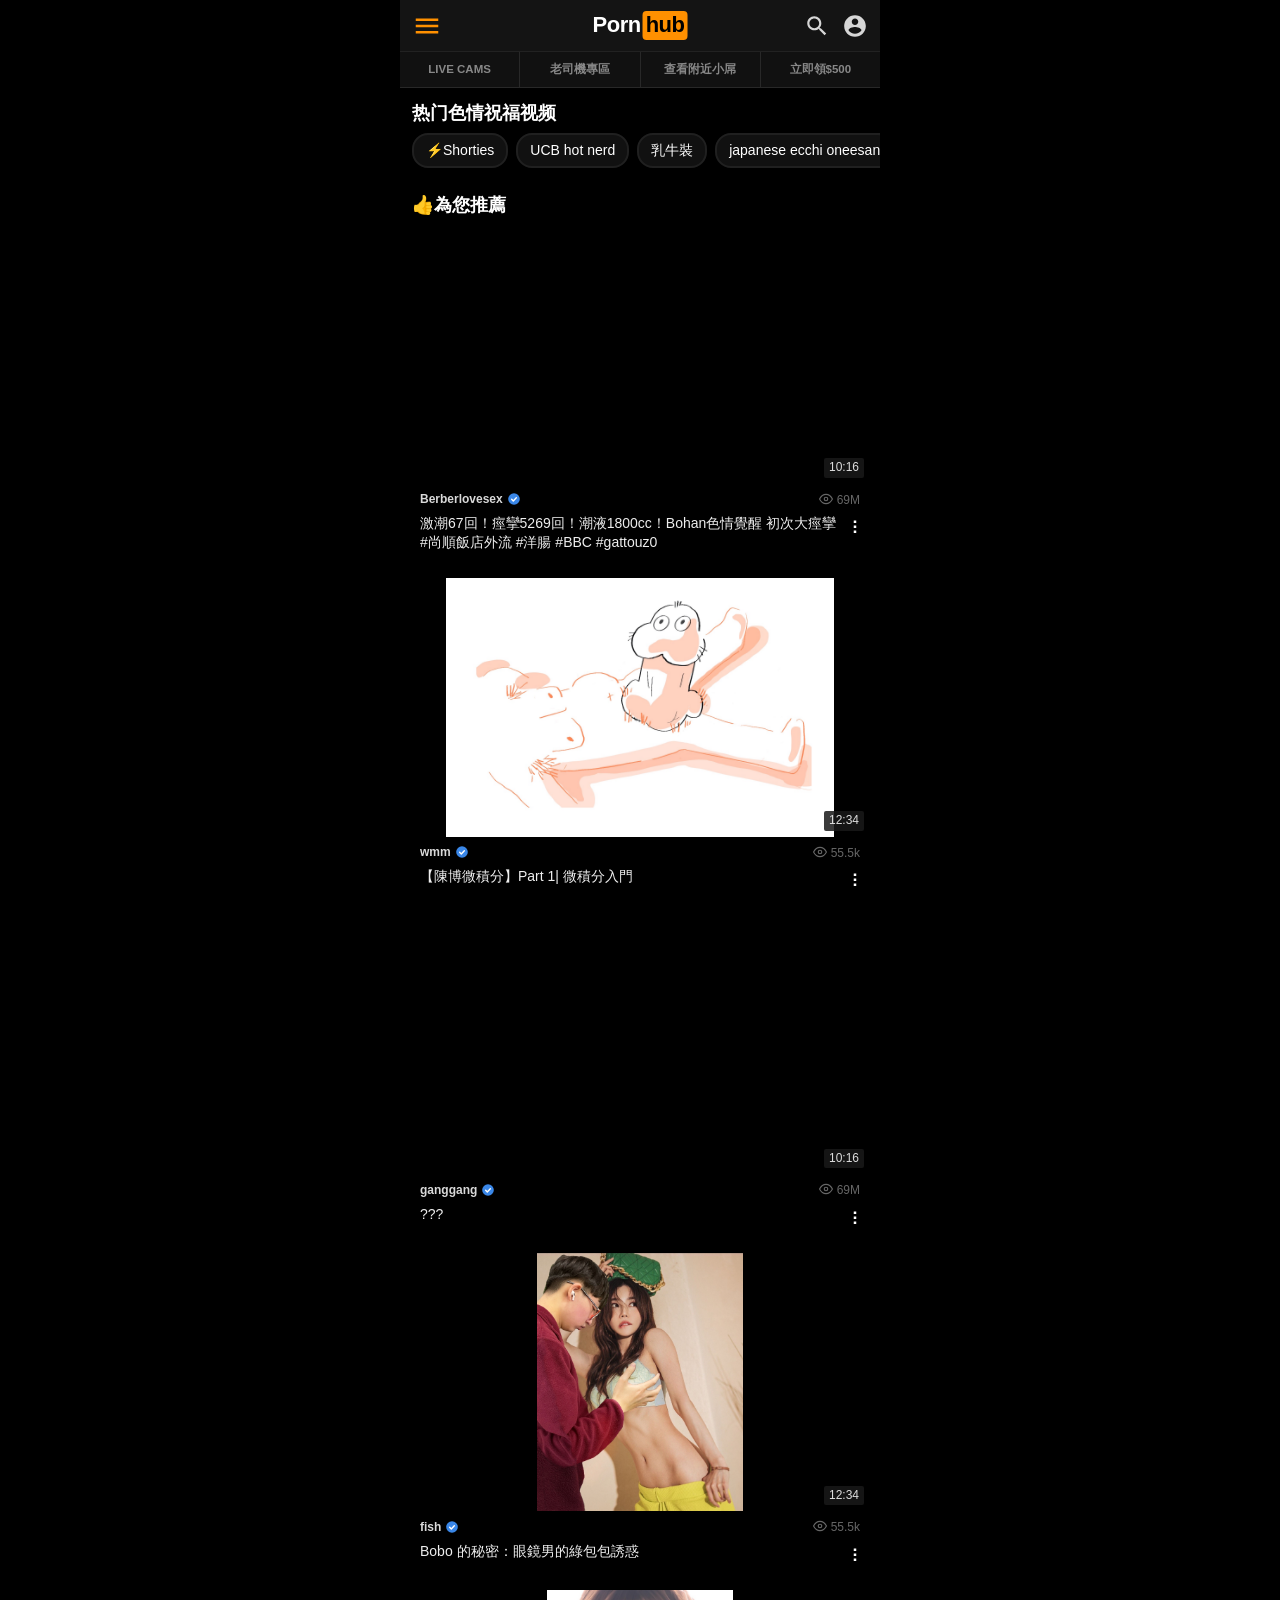
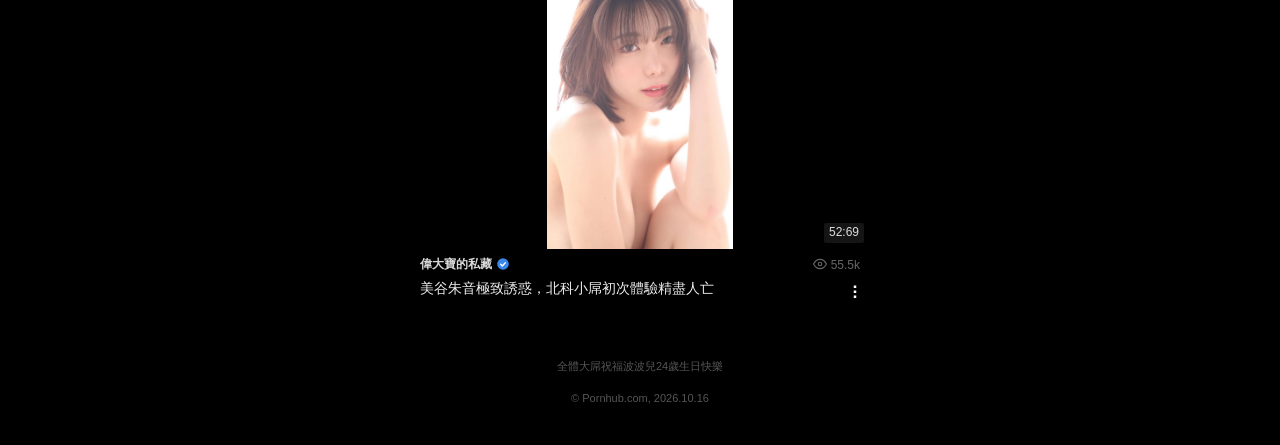
==== commit 784e66f2: "media" ====
--- a/home-24plus.html
+++ b/home-24plus.html
@@ -58,67 +58,184 @@
     <!-- 影片 1 -->
     <li class="videoWrapper">
       <div class="singleVideo">
+        <video 
+            src="ber1.mp4" 
+            class="custom-thumb" 
+            autoplay 
+            muted 
+            loop 
+            playsinline 
+            webkit-playsinline>
+        </video>        
+        <!-- 右下角原本的時間標籤維持不變 -->
+        <span class="duration">10:16</span>
+      </div>
+      <div class="underThumb">
+        <div class="metaRow">
+          <div class="channelInfo">
+            <span>Berberlovesex</span>
+            <span class="badge-verified">
+                <svg xmlns="http://www.w3.org/2000/svg" viewBox="0 0 24 24" width="14" height="14" style="vertical-align: -2px; display: inline-block;">
+                <circle cx="12" cy="12" r="10" fill="#3a87e8"></circle>
+                <path d="M8 12.5l2.8 2.8 5.2-5.6" fill="none" stroke="#ffffff" stroke-width="2.4" stroke-linecap="round" stroke-linejoin="round"></path>
+                </svg></span>
+          </div>
+          <div class="viewsInfo">
+            <svg xmlns="http://www.w3.org/2000/svg" viewBox="0 0 24 24" width="14" height="14" fill="none" stroke="currentColor" stroke-width="2" stroke-linecap="round" stroke-linejoin="round" style="vertical-align: -2px; display: inline-block;">
+                <path d="M1 12s4-8 11-8 11 8 11 8-4 8-11 8-11-8-11-8z"></path>
+                <circle cx="12" cy="12" r="3"></circle>
+            </svg>
+            69M</div>
+        </div>
+        <div class="titleRow">
+          <a href="javascript:void(0)" class="videoTitle">
+            激潮67回！痙攣5269回！潮液1800cc！Bohan色情覺醒 初次大痙攣 #尚順飯店外流 #洋腸 #BBC #gattouz0
+          </a>
+          <span class="kebabMenu">⋮</span>
+        </div>
+      </div>
+    </li>
+
+    <!-- 影片 2 -->
+    <li class="videoWrapper">
+      <div class="singleVideo">
         <!-- 圖片放這裡：src填入你的照片檔名，class帶入 custom-thumb -->
-        <img src="IMG_2645.jpeg" alt="縮圖" class="custom-thumb">
+        <img src="wmm1.jpg" alt="" class="custom-thumb">
         
         <!-- 右下角原本的時間標籤維持不變 -->
+        <span class="duration">12:34</span>
+      </div>
+      <div class="underThumb">
+        <div class="metaRow">
+          <div class="channelInfo">
+            <span>wmm</span>
+            <span class="badge-verified">
+                <svg xmlns="http://www.w3.org/2000/svg" viewBox="0 0 24 24" width="14" height="14" style="vertical-align: -2px; display: inline-block;">
+                <circle cx="12" cy="12" r="10" fill="#3a87e8"></circle>
+                <path d="M8 12.5l2.8 2.8 5.2-5.6" fill="none" stroke="#ffffff" stroke-width="2.4" stroke-linecap="round" stroke-linejoin="round"></path>
+                </svg></span>
+          </div>
+          <div class="viewsInfo">
+            <svg xmlns="http://www.w3.org/2000/svg" viewBox="0 0 24 24" width="14" height="14" fill="none" stroke="currentColor" stroke-width="2" stroke-linecap="round" stroke-linejoin="round" style="vertical-align: -2px; display: inline-block;">
+                <path d="M1 12s4-8 11-8 11 8 11 8-4 8-11 8-11-8-11-8z"></path>
+                <circle cx="12" cy="12" r="3"></circle>
+            </svg>
+            55.5k</div>
+        </div>
+        <div class="titleRow">
+          <a href="javascript:void(0)" class="videoTitle">
+            【陳博微積分】Part 1| 微積分入門
+          </a>
+          <span class="kebabMenu">⋮</span>
+        </div>
+      </div>
+    </li>
+
+    <!-- 影片 3 -->
+    <li class="videoWrapper">
+      <div class="singleVideo">
+        <video 
+            src="gang1.MOV" 
+            class="custom-thumb" 
+            autoplay 
+            muted 
+            loop 
+            playsinline 
+            webkit-playsinline>
+        </video>        
+        <!-- 右下角原本的時間標籤維持不變 -->
         <span class="duration">10:16</span>
       </div>
       <div class="underThumb">
         <div class="metaRow">
           <div class="channelInfo">
-            <span>24歲高齡成熟頻道</span>
-            <span class="badge-verified">
-                <svg xmlns="http://www.w3.org/2000/svg" viewBox="0 0 24 24" width="14" height="14" style="vertical-align: -2px; display: inline-block;">
-                <circle cx="12" cy="12" r="10" fill="#3a87e8"></circle>
-                <path d="M8 12.5l2.8 2.8 5.2-5.6" fill="none" stroke="#ffffff" stroke-width="2.4" stroke-linecap="round" stroke-linejoin="round"></path>
-                </svg></span>
-          </div>
-          <div class="viewsInfo">
-            <svg xmlns="http://www.w3.org/2000/svg" viewBox="0 0 24 24" width="14" height="14" fill="none" stroke="currentColor" stroke-width="2" stroke-linecap="round" stroke-linejoin="round" style="vertical-align: -2px; display: inline-block;">
-                <path d="M1 12s4-8 11-8 11 8 11 8-4 8-11 8-11-8-11-8z"></path>
-                <circle cx="12" cy="12" r="3"></circle>
-            </svg>
-            87.2M</div>
-        </div>
-        <div class="titleRow">
-          <a href="javascript:void(0)" class="videoTitle">
-            【日本實拍】震驚！某人剛滿24歲第一天就開始腰酸背痛的高清無碼真實實況
-          </a>
-          <span class="kebabMenu">⋮</span>
-        </div>
-      </div>
-    </li>
-
-    <!-- 影片 2 -->
+            <span>ganggang</span>
+            <span class="badge-verified">
+                <svg xmlns="http://www.w3.org/2000/svg" viewBox="0 0 24 24" width="14" height="14" style="vertical-align: -2px; display: inline-block;">
+                <circle cx="12" cy="12" r="10" fill="#3a87e8"></circle>
+                <path d="M8 12.5l2.8 2.8 5.2-5.6" fill="none" stroke="#ffffff" stroke-width="2.4" stroke-linecap="round" stroke-linejoin="round"></path>
+                </svg></span>
+          </div>
+          <div class="viewsInfo">
+            <svg xmlns="http://www.w3.org/2000/svg" viewBox="0 0 24 24" width="14" height="14" fill="none" stroke="currentColor" stroke-width="2" stroke-linecap="round" stroke-linejoin="round" style="vertical-align: -2px; display: inline-block;">
+                <path d="M1 12s4-8 11-8 11 8 11 8-4 8-11 8-11-8-11-8z"></path>
+                <circle cx="12" cy="12" r="3"></circle>
+            </svg>
+            69M</div>
+        </div>
+        <div class="titleRow">
+          <a href="javascript:void(0)" class="videoTitle">
+            ???
+          </a>
+          <span class="kebabMenu">⋮</span>
+        </div>
+      </div>
+    </li>
+
+    <!-- 影片 4 -->
     <li class="videoWrapper">
       <div class="singleVideo">
         <!-- 圖片放這裡：src填入你的照片檔名，class帶入 custom-thumb -->
-        <img src="" alt="縮圖" class="custom-thumb">
+        <img src="yu1.jpg" alt="" class="custom-thumb">
         
         <!-- 右下角原本的時間標籤維持不變 -->
-        <span class="duration">24:00</span>
-      </div>
-      <div class="underThumb">
-        <div class="metaRow">
-          <div class="channelInfo">
-            <span>24歲高齡成熟頻道</span>
-            <span class="badge-verified">
-                <svg xmlns="http://www.w3.org/2000/svg" viewBox="0 0 24 24" width="14" height="14" style="vertical-align: -2px; display: inline-block;">
-                <circle cx="12" cy="12" r="10" fill="#3a87e8"></circle>
-                <path d="M8 12.5l2.8 2.8 5.2-5.6" fill="none" stroke="#ffffff" stroke-width="2.4" stroke-linecap="round" stroke-linejoin="round"></path>
-                </svg></span>
-          </div>
-          <div class="viewsInfo">
-            <svg xmlns="http://www.w3.org/2000/svg" viewBox="0 0 24 24" width="14" height="14" fill="none" stroke="currentColor" stroke-width="2" stroke-linecap="round" stroke-linejoin="round" style="vertical-align: -2px; display: inline-block;">
-                <path d="M1 12s4-8 11-8 11 8 11 8-4 8-11 8-11-8-11-8z"></path>
-                <circle cx="12" cy="12" r="3"></circle>
-            </svg>
-            87.2M</div>
-        </div>
-        <div class="titleRow">
-          <a href="javascript:void(0)" class="videoTitle">
-            【日本實拍】震驚！某人剛滿24歲第一天就開始腰酸背痛的高清無碼真實實況
+        <span class="duration">12:34</span>
+      </div>
+      <div class="underThumb">
+        <div class="metaRow">
+          <div class="channelInfo">
+            <span>fish</span>
+            <span class="badge-verified">
+                <svg xmlns="http://www.w3.org/2000/svg" viewBox="0 0 24 24" width="14" height="14" style="vertical-align: -2px; display: inline-block;">
+                <circle cx="12" cy="12" r="10" fill="#3a87e8"></circle>
+                <path d="M8 12.5l2.8 2.8 5.2-5.6" fill="none" stroke="#ffffff" stroke-width="2.4" stroke-linecap="round" stroke-linejoin="round"></path>
+                </svg></span>
+          </div>
+          <div class="viewsInfo">
+            <svg xmlns="http://www.w3.org/2000/svg" viewBox="0 0 24 24" width="14" height="14" fill="none" stroke="currentColor" stroke-width="2" stroke-linecap="round" stroke-linejoin="round" style="vertical-align: -2px; display: inline-block;">
+                <path d="M1 12s4-8 11-8 11 8 11 8-4 8-11 8-11-8-11-8z"></path>
+                <circle cx="12" cy="12" r="3"></circle>
+            </svg>
+            55.5k</div>
+        </div>
+        <div class="titleRow">
+          <a href="javascript:void(0)" class="videoTitle">
+            Bobo 的秘密：眼鏡男的綠包包誘惑
+          </a>
+          <span class="kebabMenu">⋮</span>
+        </div>
+      </div>
+    </li>
+
+    <!-- 影片 5 -->
+    <li class="videoWrapper">
+      <div class="singleVideo">
+        <!-- 圖片放這裡：src填入你的照片檔名，class帶入 custom-thumb -->
+        <img src="wei1.png" alt="" class="custom-thumb">
+        
+        <!-- 右下角原本的時間標籤維持不變 -->
+        <span class="duration">52:69</span>
+      </div>
+      <div class="underThumb">
+        <div class="metaRow">
+          <div class="channelInfo">
+            <span>偉大寶的私藏</span>
+            <span class="badge-verified">
+                <svg xmlns="http://www.w3.org/2000/svg" viewBox="0 0 24 24" width="14" height="14" style="vertical-align: -2px; display: inline-block;">
+                <circle cx="12" cy="12" r="10" fill="#3a87e8"></circle>
+                <path d="M8 12.5l2.8 2.8 5.2-5.6" fill="none" stroke="#ffffff" stroke-width="2.4" stroke-linecap="round" stroke-linejoin="round"></path>
+                </svg></span>
+          </div>
+          <div class="viewsInfo">
+            <svg xmlns="http://www.w3.org/2000/svg" viewBox="0 0 24 24" width="14" height="14" fill="none" stroke="currentColor" stroke-width="2" stroke-linecap="round" stroke-linejoin="round" style="vertical-align: -2px; display: inline-block;">
+                <path d="M1 12s4-8 11-8 11 8 11 8-4 8-11 8-11-8-11-8z"></path>
+                <circle cx="12" cy="12" r="3"></circle>
+            </svg>
+            55.5k</div>
+        </div>
+        <div class="titleRow">
+          <a href="javascript:void(0)" class="videoTitle">
+            美谷朱音極致誘惑，北科小屌初次體驗精盡人亡
           </a>
           <span class="kebabMenu">⋮</span>
         </div>
@@ -129,7 +246,7 @@
 
   <!-- 頁尾 -->
   <footer>
-    <p class="footerMsg">全體大屌祝您生日快樂</p>
+    <p class="footerMsg">全體大屌祝福波波兒24歲生日快樂</p>
     <p>© Pornhub.com, 2026.10.16</p>
   </footer>
 
--- a/style.css
+++ b/style.css
@@ -217,7 +217,7 @@
 .pill {
   background: #111111;
   color: #ffffff;
-  font-size: 16px;
+  font-size: 14px;
   padding: 6px 12px;
   border-radius: 16px;
   white-space: nowrap;
@@ -307,7 +307,7 @@
 }
 .videoTitle {
   color: #eee;
-  font-size: 13px;
+  font-size: 14px;
   font-weight: 500;
   line-height: 1.35;
   display: -webkit-box;
@@ -317,8 +317,8 @@
   flex: 1;
 }
 .kebabMenu {
-  color: #666;
-  font-size: 15px;
+  color: #ffffff;
+  font-size: 20px;
   line-height: 1;
   padding-top: 2px;
 }
@@ -334,6 +334,6 @@
   background: #000000;
 }
 .footerMsg {
-  margin-bottom: 12px;
+  margin-bottom: 16px;
   line-height: 1.4;
 }
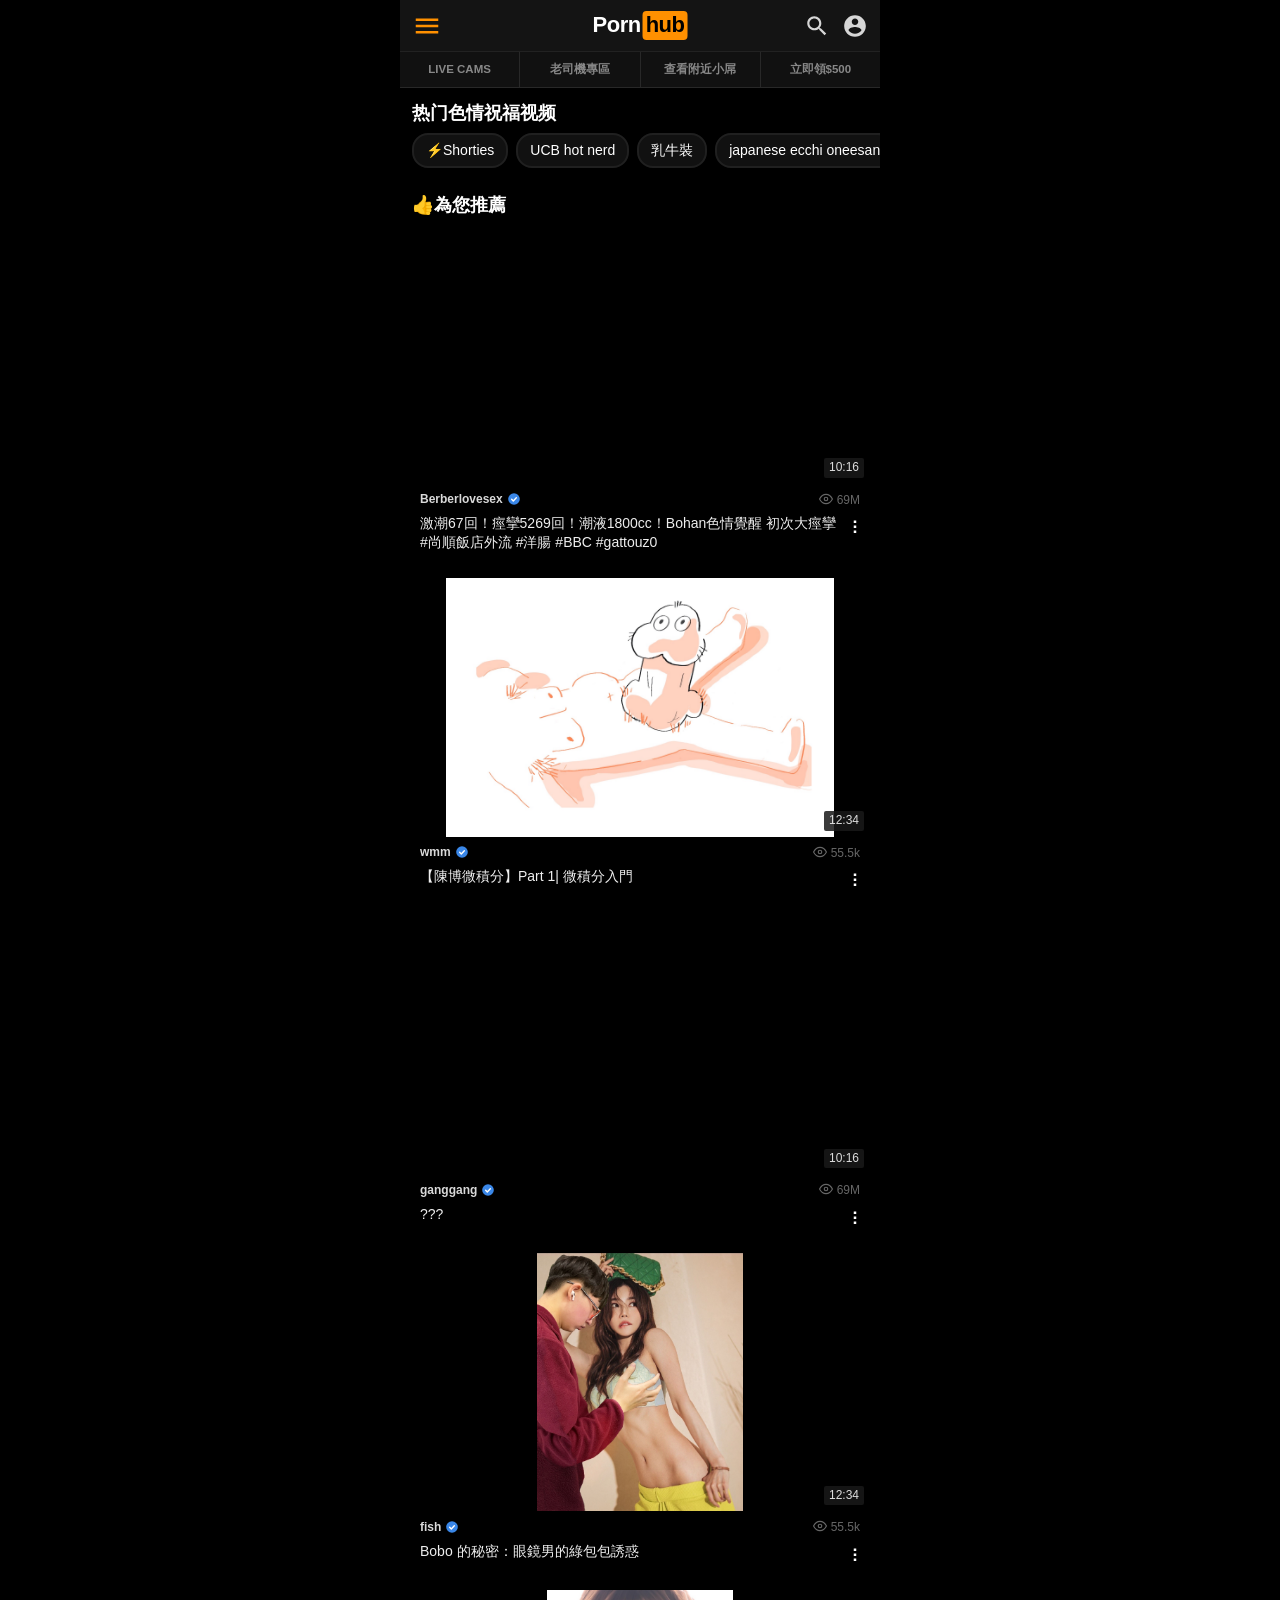
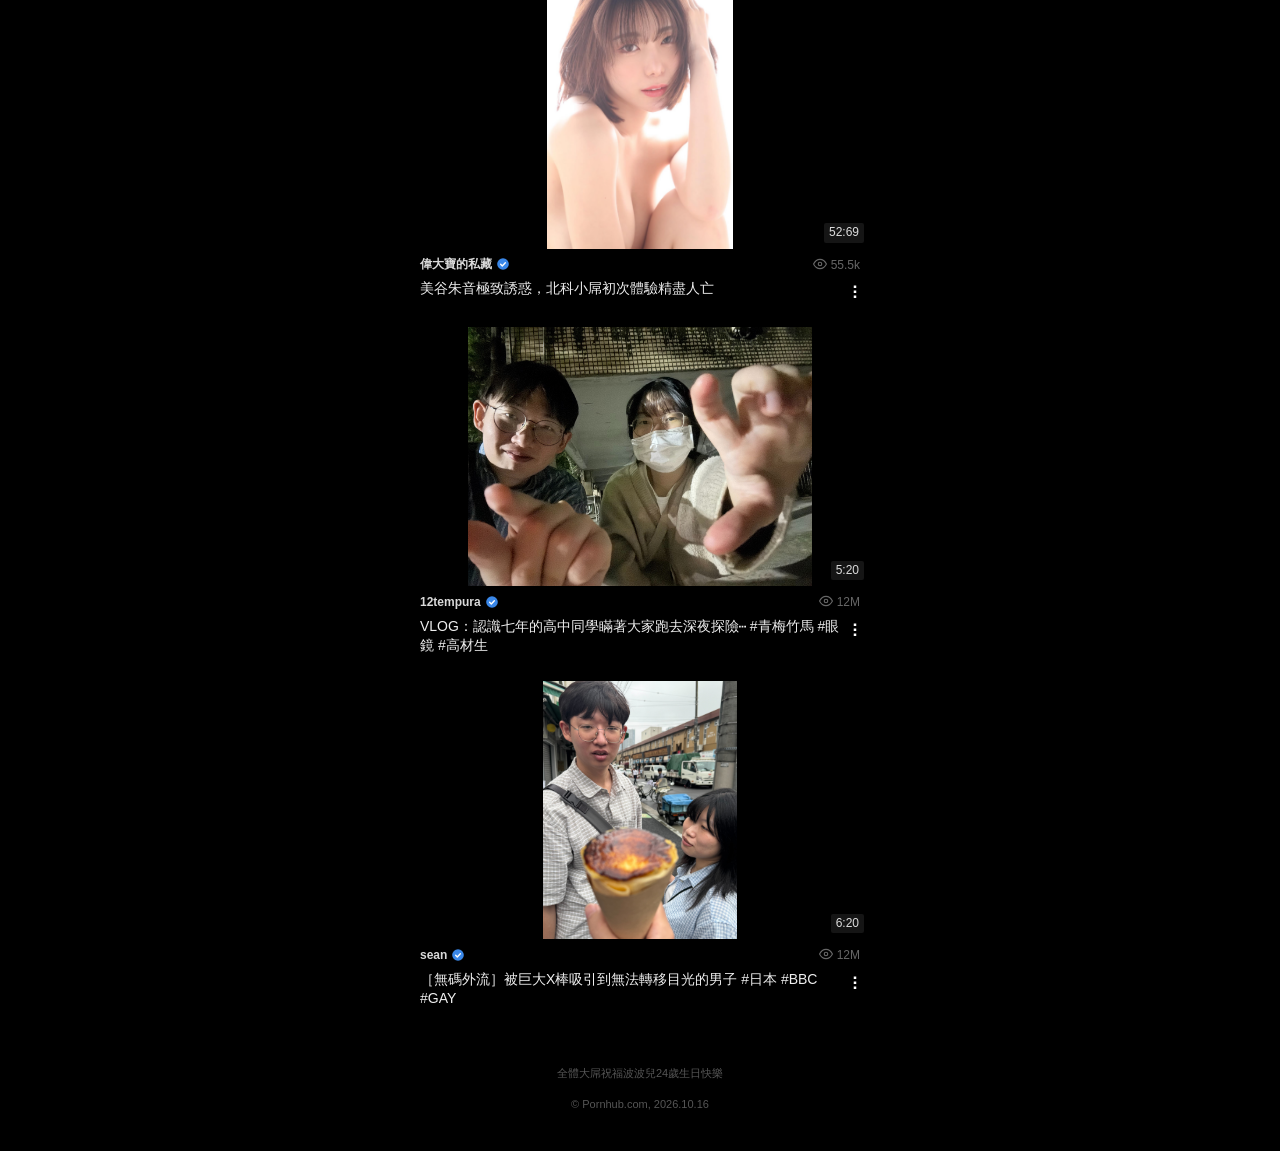
==== commit 71d65866: "." ====
--- a/home-24plus.html
+++ b/home-24plus.html
@@ -242,6 +242,76 @@
       </div>
     </li>
 
+    <!-- 影片 5 -->
+    <li class="videoWrapper">
+      <div class="singleVideo">
+        <!-- 圖片放這裡：src填入你的照片檔名，class帶入 custom-thumb -->
+        <img src="0121.jpg" alt="" class="custom-thumb">
+        
+        <!-- 右下角原本的時間標籤維持不變 -->
+        <span class="duration">5:20</span>
+      </div>
+      <div class="underThumb">
+        <div class="metaRow">
+          <div class="channelInfo">
+            <span>12tempura</span>
+            <span class="badge-verified">
+                <svg xmlns="http://www.w3.org/2000/svg" viewBox="0 0 24 24" width="14" height="14" style="vertical-align: -2px; display: inline-block;">
+                <circle cx="12" cy="12" r="10" fill="#3a87e8"></circle>
+                <path d="M8 12.5l2.8 2.8 5.2-5.6" fill="none" stroke="#ffffff" stroke-width="2.4" stroke-linecap="round" stroke-linejoin="round"></path>
+                </svg></span>
+          </div>
+          <div class="viewsInfo">
+            <svg xmlns="http://www.w3.org/2000/svg" viewBox="0 0 24 24" width="14" height="14" fill="none" stroke="currentColor" stroke-width="2" stroke-linecap="round" stroke-linejoin="round" style="vertical-align: -2px; display: inline-block;">
+                <path d="M1 12s4-8 11-8 11 8 11 8-4 8-11 8-11-8-11-8z"></path>
+                <circle cx="12" cy="12" r="3"></circle>
+            </svg>
+            12M</div>
+        </div>
+        <div class="titleRow">
+          <a href="javascript:void(0)" class="videoTitle">
+            VLOG：認識七年的高中同學瞞著大家跑去深夜探險⋯ #青梅竹馬 #眼鏡 #高材生
+          </a>
+          <span class="kebabMenu">⋮</span>
+        </div>
+      </div>
+    </li>
+
+    <!-- 影片 5 -->
+    <li class="videoWrapper">
+      <div class="singleVideo">
+        <!-- 圖片放這裡：src填入你的照片檔名，class帶入 custom-thumb -->
+        <img src="sean1.jpg" alt="" class="custom-thumb">
+        
+        <!-- 右下角原本的時間標籤維持不變 -->
+        <span class="duration">6:20</span>
+      </div>
+      <div class="underThumb">
+        <div class="metaRow">
+          <div class="channelInfo">
+            <span>sean</span>
+            <span class="badge-verified">
+                <svg xmlns="http://www.w3.org/2000/svg" viewBox="0 0 24 24" width="14" height="14" style="vertical-align: -2px; display: inline-block;">
+                <circle cx="12" cy="12" r="10" fill="#3a87e8"></circle>
+                <path d="M8 12.5l2.8 2.8 5.2-5.6" fill="none" stroke="#ffffff" stroke-width="2.4" stroke-linecap="round" stroke-linejoin="round"></path>
+                </svg></span>
+          </div>
+          <div class="viewsInfo">
+            <svg xmlns="http://www.w3.org/2000/svg" viewBox="0 0 24 24" width="14" height="14" fill="none" stroke="currentColor" stroke-width="2" stroke-linecap="round" stroke-linejoin="round" style="vertical-align: -2px; display: inline-block;">
+                <path d="M1 12s4-8 11-8 11 8 11 8-4 8-11 8-11-8-11-8z"></path>
+                <circle cx="12" cy="12" r="3"></circle>
+            </svg>
+            12M</div>
+        </div>
+        <div class="titleRow">
+          <a href="javascript:void(0)" class="videoTitle">
+            ［無碼外流］被巨大X棒吸引到無法轉移目光的男子 #日本 #BBC #GAY
+          </a>
+          <span class="kebabMenu">⋮</span>
+        </div>
+      </div>
+    </li>
+
   </ul>
 
   <!-- 頁尾 -->
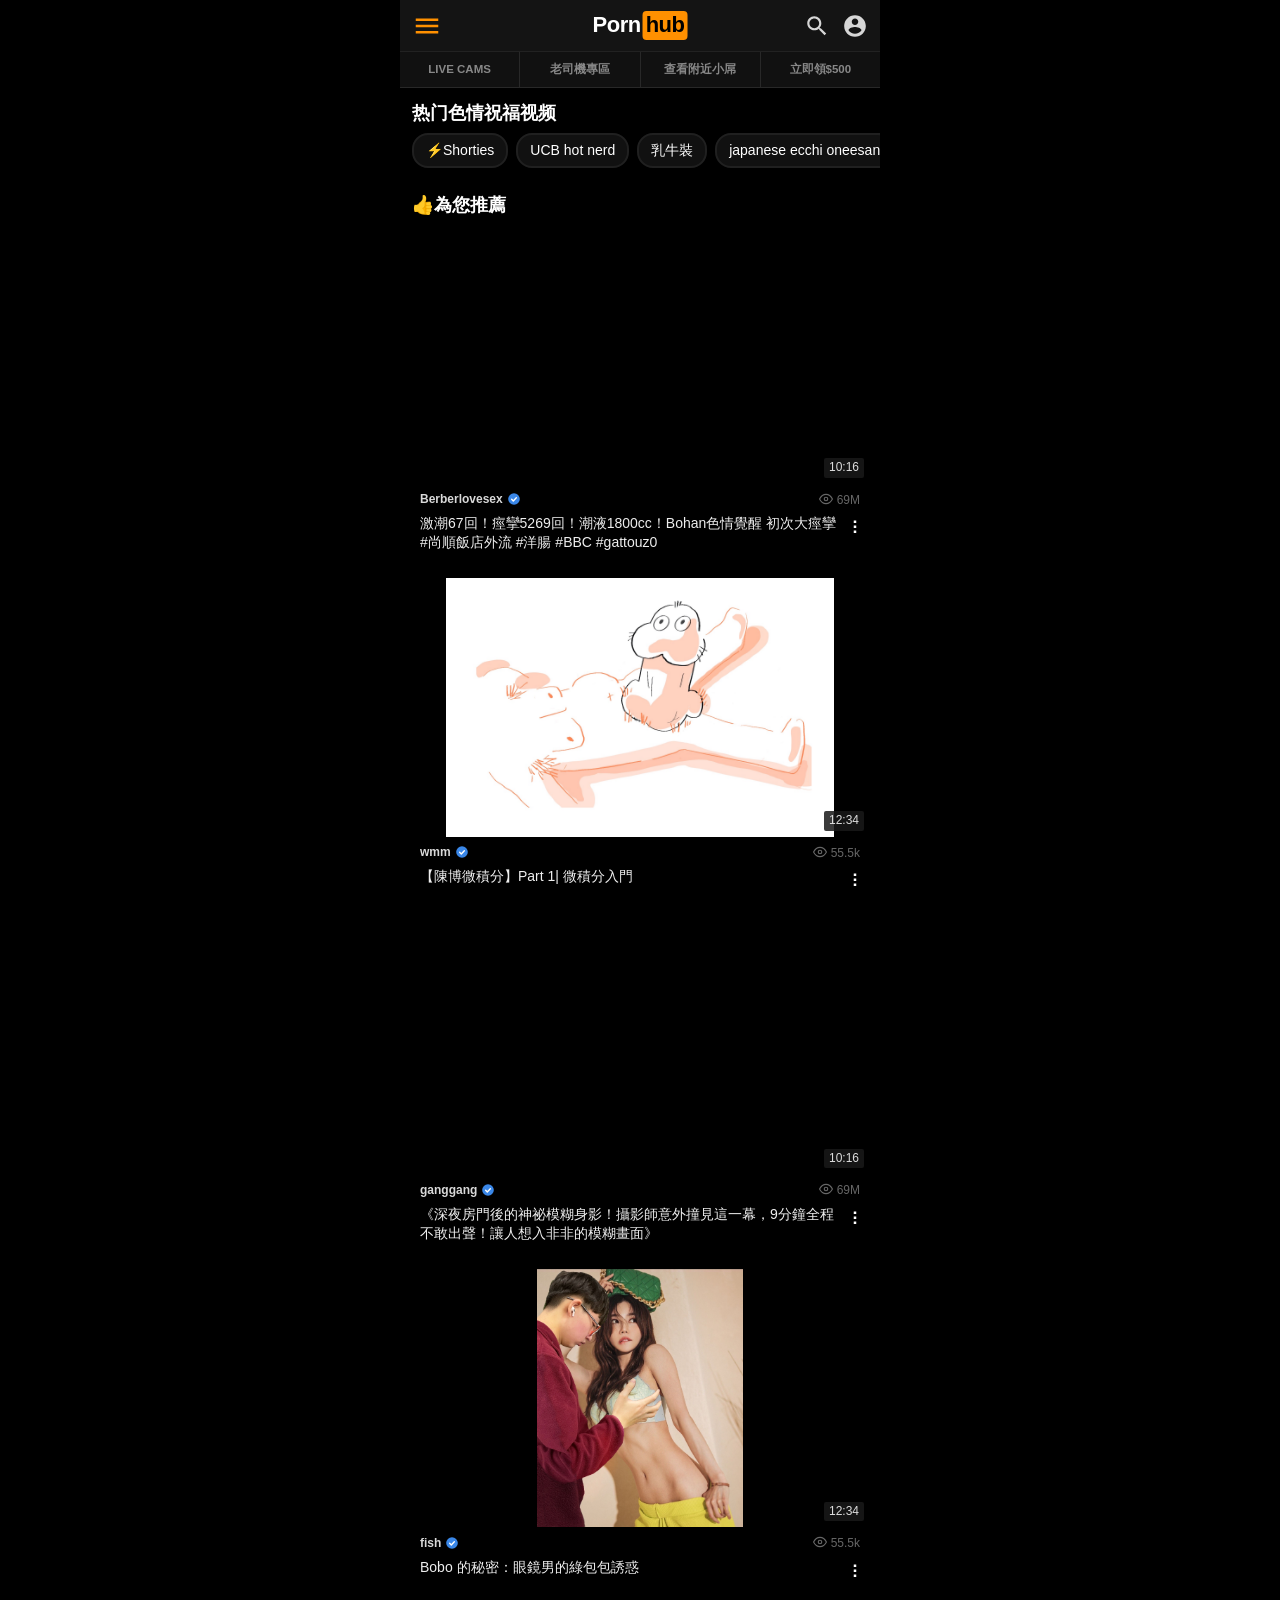
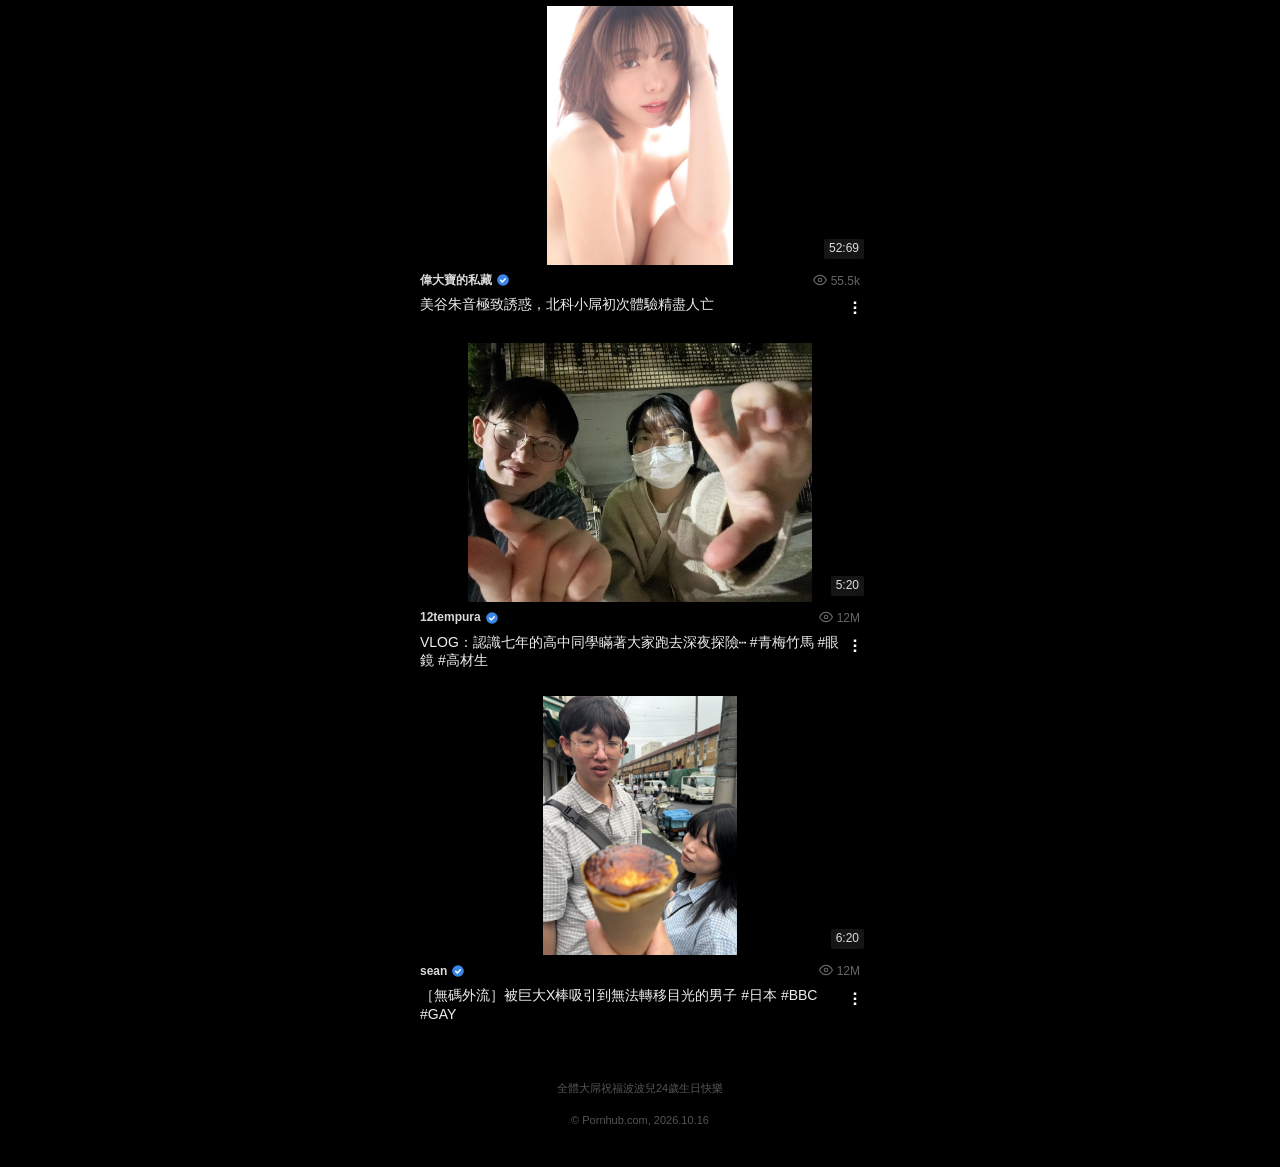
==== commit f2f9f69e: "." ====
--- a/home-24plus.html
+++ b/home-24plus.html
@@ -165,7 +165,7 @@
         </div>
         <div class="titleRow">
           <a href="javascript:void(0)" class="videoTitle">
-            ???
+            《深夜房門後的神祕模糊身影！攝影師意外撞見這一幕，9分鐘全程不敢出聲！讓人想入非非的模糊畫面》
           </a>
           <span class="kebabMenu">⋮</span>
         </div>
